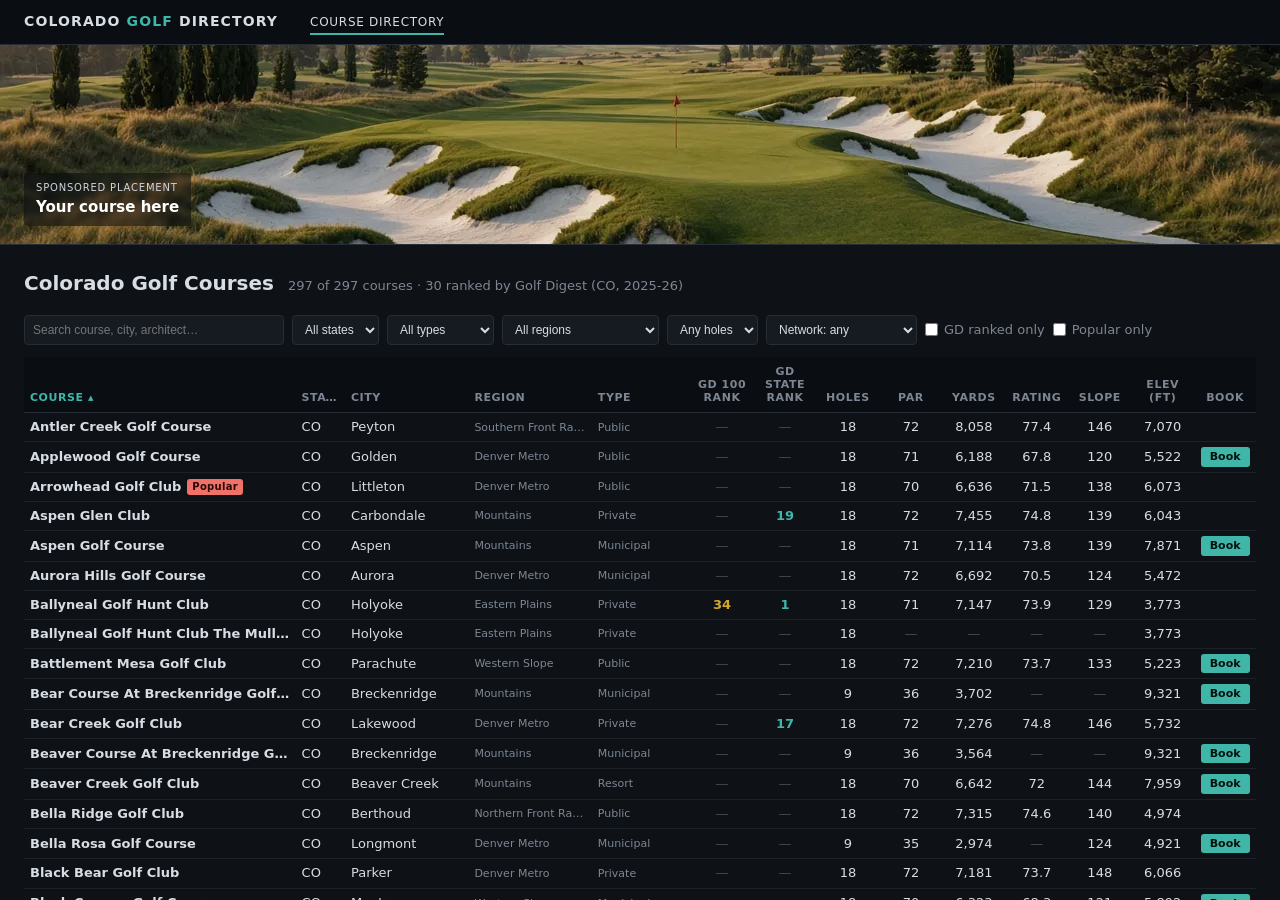
==== index.html @ 5ce404ce "Add Popular badge (online-buzz top 10 CO publicly playable) + filter" ====
<!doctype html><html lang="en"><head><meta charset="utf-8"><meta name="viewport" content="width=device-width,initial-scale=1">
<title>Colorado Golf Directory — every Colorado golf course, rated &amp; ranked data</title>
<meta name="description" content="Directory of Colorado golf courses: public, municipal, resort and private. Course rating, slope, yardage, elevation and Golf Digest rankings.">
<meta name="robots" content="noindex, nofollow">
<link rel="icon" href="favicon.svg" type="image/svg+xml"><link rel="stylesheet" href="style.css?v=38"></head><body>
<header><div class="brand">COLORADO <span>GOLF</span> DIRECTORY</div><nav><a class="on">Course Directory</a></nav></header>
<div id="banner" class="banner"></div>
<main>
<div class="titlebar"><h1>Colorado Golf Courses</h1><div class="sub" id="count"></div></div>
<div class="filters">
<input id="q" placeholder="Search course, city, architect…">
<select id="state"><option value="">All states</option></select>
<select id="type"><option value="">All types</option></select>
<select id="region"><option value="">All regions</option></select>
<select id="holes"><option value="">Any holes</option><option value="18">18</option><option value="9">9</option><option value="27">27+</option></select>
<select id="network" title="Private-club reciprocal networks"><option value="">Network: any</option><option value="*">Any network</option></select>
<label class="chk"><input type="checkbox" id="ranked"> GD ranked only</label>
<label class="chk"><input type="checkbox" id="popular"> Popular only</label>

</div>
<div class="tablewrap"><table id="t"><colgroup><col style="width:22%"><col style="width:4%"><col style="width:10%"><col style="width:10%"><col style="width:8%"><col class="eq"><col class="eq"><col class="eq"><col class="eq"><col class="eq"><col class="eq"><col class="eq"><col class="eq"><col class="bk"></colgroup><thead><tr>
<th data-k="name">Course</th><th data-k="state">State</th><th data-k="city">City</th><th data-k="region">Region</th><th data-k="type">Type</th>
<th data-k="gd100_rank" class="num" title="Golf Digest America's 100 Greatest Golf Courses">GD 100 Rank</th><th data-k="gd_state_rank" class="num" title="Golf Digest Best in State ranking (Colorado: 2025-26)">GD State Rank</th>
<th data-k="holes" class="num">Holes</th><th data-k="par" class="num">Par</th><th data-k="yardage" class="num">Yards</th>
<th data-k="rating" class="num">Rating</th><th data-k="slope" class="num">Slope</th>
<th data-k="elevation_ft" class="num">Elev (ft)</th><th class="num bkh">Book</th></tr></thead><tbody></tbody></table><p class="foot">Objective data only; blank = not verified. Photos: Wikimedia Commons contributors, credited under each image. Rankings: Golf Digest <a href="https://www.golfdigest.com/courses/guides/colorado-best-golf-courses-rankings" target="_blank">Best in State: Colorado (2025-26)</a> and <a href="https://www.golfdigest.com/story/americas-100-greatest-golf-courses-ranking" target="_blank">America's 100 Greatest (2025-26)</a>, cited with links. Course data: <a href="https://opengolfapi.org" target="_blank">OpenGolfAPI</a> (ODbL). "Book" links go to GolfNow (or TeeOff) and may become affiliate links. Elevation: Open-Meteo. Some city names from © <a href="https://www.openstreetmap.org/copyright" target="_blank">OpenStreetMap contributors</a> (Nominatim, at build time).</p></div>
</main><script src="data/courses.js?v=38"></script><script src="app.js?v=38"></script></body></html>
---- style.css ----
:root{--bg:#0e1116;--panel:#161b22;--line:#262d36;--txt:#d7dde4;--mut:#7d8793;--acc:#3fb6a8}
*{box-sizing:border-box}body{margin:0;background:var(--bg);color:var(--txt);font:13px/1.4 "Inter",system-ui,Segoe UI,Roboto,sans-serif}
header{display:flex;align-items:center;gap:32px;padding:12px 24px;border-bottom:1px solid var(--line);background:#0a0d11}
.brand{font-weight:800;letter-spacing:.08em;font-size:14px}.brand span{color:var(--acc)}
nav a{color:var(--mut);margin-right:18px;font-size:12px;text-transform:uppercase;letter-spacing:.06em;cursor:pointer}nav a.on{color:var(--txt);border-bottom:2px solid var(--acc);padding-bottom:4px}
main{max-width:1400px;margin:0 auto;padding:18px 24px}
.titlebar{display:flex;align-items:baseline;gap:14px}h1{font-size:20px;margin:6px 0}.sub{color:var(--mut)}
.filters{display:flex;flex-wrap:wrap;gap:8px;margin:12px 0}
.filters input,.filters select{background:var(--panel);color:var(--txt);border:1px solid var(--line);border-radius:4px;padding:6px 8px;font-size:12px}
#q{width:260px}.chk{color:var(--mut);display:flex;align-items:center;gap:4px}
table{width:100%;table-layout:fixed;border-collapse:collapse;font-variant-numeric:tabular-nums}
th{position:sticky;top:0;background:#0a0d11;color:var(--mut);font-weight:600;font-size:11px;text-transform:uppercase;letter-spacing:.05em;text-align:left;padding:8px 6px;border-bottom:1px solid var(--line);cursor:pointer;user-select:none;white-space:nowrap}
th.sorted{color:var(--acc)}th.sorted:after{content:" ▾"}th.sorted.asc:after{content:" ▴"}
td{padding:5px 6px;border-bottom:1px solid #1b2128;white-space:nowrap}
.num{text-align:right}tr.row{cursor:pointer}tr.row:hover td{background:#1a2029}tr.row.open td{background:#1c232c}
td.name{font-weight:600}td.name small{color:var(--mut);font-weight:400;margin-left:6px}

.na{color:#444c56}.tag{font-size:11px;color:var(--mut)}
.detail td{background:var(--panel);padding:14px 18px;white-space:normal}
.grid{display:grid;grid-template-columns:repeat(auto-fill,minmax(260px,1fr));gap:14px 28px}
.grid h4{margin:0 0 6px;font-size:11px;text-transform:uppercase;color:var(--acc);letter-spacing:.06em}
.kv{display:flex;justify-content:space-between;border-bottom:1px dotted #2a313a;padding:2px 0}.kv span:first-child{color:var(--mut)}
.tees{width:100%;font-size:12px}.tees td,.tees th{padding:2px 4px;border:0;position:static;background:none}
.detail a{color:var(--acc)}.summary{grid-column:1/-1;color:#c0c8d0}.foot{color:var(--mut);font-size:11px;margin-top:14px}

#methodology{margin-top:22px;padding:14px 18px;background:var(--panel);border:1px solid var(--line);border-radius:4px;color:#c0c8d0}#methodology h2{font-size:14px;margin:0 0 8px;color:var(--acc)}code{color:#e6c35c}

.gd100{display:inline-block;margin-left:6px;padding:1px 5px;border-radius:3px;background:#d4a72c;color:#1a1300;font-size:10px;font-weight:800;letter-spacing:.03em;vertical-align:1px}
.rk{font-weight:700;color:var(--acc)}.rk100{font-weight:700;color:#d4a72c}
#dform{display:flex;gap:6px;align-items:center}#dorigin{width:200px;background:#0e1116;color:var(--txt);border:1px solid var(--line);border-radius:4px;padding:7px 8px}
#dgo{background:var(--acc);color:#05110f;border:0;border-radius:4px;padding:7px 10px;font-weight:700;cursor:pointer}#dgo:disabled{opacity:.5}
.link{background:none;border:0;color:var(--acc);cursor:pointer;padding:8px 0;font-size:12px}
.dfrom{margin-left:auto}#dstatus{max-width:320px}
col.eq{width:5.1%}#t th.num,#t td.num{text-align:center}#t td.name{overflow:hidden;text-overflow:ellipsis}#t td,#t th{overflow:hidden;text-overflow:ellipsis}.foot a{color:var(--acc)}
#t th{white-space:normal;vertical-align:bottom;line-height:1.2}

.tablewrap{overflow-x:auto;-webkit-overflow-scrolling:touch}
#t{min-width:1100px}
@media (max-width:820px){header{gap:12px;padding:10px 14px;flex-wrap:wrap}main{padding:12px}
 .filters input,.filters select{flex:1 1 140px}#q{width:auto;flex:1 1 100%}.dfrom{margin-left:0;flex-wrap:wrap;width:100%}#dorigin{flex:1 1 160px}
 .grid{grid-template-columns:1fr}.titlebar{flex-wrap:wrap}}
col.bk{width:5%}.book{display:inline-block;padding:2px 9px;border-radius:3px;background:var(--acc);color:#05110f!important;font-weight:700;font-size:11px;text-decoration:none}.book:hover{filter:brightness(1.15)}.book.big{font-size:12px;padding:5px 12px}
.bk2{display:inline-flex;gap:3px}.bk2 .book{padding:2px 5px;font-size:10px}.bkrow{display:flex;gap:6px;flex-wrap:wrap;margin:2px 0 8px}
.kv span:last-child{text-align:right;margin-left:12px;overflow-wrap:anywhere;max-width:70%}.kv span:first-child{flex:none}

.banner{position:relative;height:200px;overflow:hidden;background:#0a0d11;border-bottom:1px solid var(--line)}
.banner img{width:100%;height:100%;object-fit:cover;object-position:center 70%;display:block;filter:saturate(.95) brightness(.92)}
.banner a{display:block;height:100%;color:inherit}
.bn-ov{position:absolute;left:24px;bottom:18px;display:flex;flex-direction:column;gap:2px;padding:8px 12px;background:rgba(10,13,17,.55);border-radius:4px;backdrop-filter:blur(2px)}
.bn-lbl{font-size:10px;text-transform:uppercase;letter-spacing:.08em;color:#cfd6de}.bn-txt{font-size:15px;font-weight:600;color:#fff}
.bn-cr{position:absolute;right:8px;bottom:5px;white-space:nowrap;font-size:10px;color:#dfe5ea;background:rgba(10,13,17,.5);padding:1px 6px;border-radius:3px}.bn-cr a{color:#dfe5ea;text-decoration:underline}
.tees th:nth-child(n+2),.tees td:nth-child(n+2){text-align:right}
.kv.stack{display:block}.kv.stack span{display:block}.kv.stack span:last-child{max-width:none;margin-left:0;text-align:right}
.kv span:first-child{flex:0 1 auto;white-space:normal}
.cphoto{margin:0}.cphoto img{width:100%;aspect-ratio:4/3;object-fit:cover;border-radius:4px;display:block;background:#1a2028}
.cphoto figcaption{font-size:10px;color:var(--mut);margin-top:4px}.cphoto figcaption a{color:var(--mut)}
@media (max-width:820px){.banner{height:120px}.bn-ov{left:12px;bottom:10px;padding:5px 8px}.bn-txt{font-size:13px}.bn-cr{font-size:9px}}
.kv .rk100{color:#d4a72c!important;font-weight:700}

.chk{white-space:nowrap;display:inline-flex;align-items:center;gap:6px}.chk input{margin:0;width:auto}
@media (max-width:820px){.bn-ov{left:8px;top:8px;bottom:auto;padding:3px 6px;gap:0}.bn-lbl{font-size:8px}.bn-txt{font-size:11px}.banner img{object-position:center 72%}}

/* Frozen top: header, banner, title and filters stay put; only the table area scrolls (desktop). */
html,body{height:100%}
body{display:flex;flex-direction:column;height:100vh;overflow:hidden}
header,.banner{flex:none}
main{flex:1 1 auto;min-height:0;display:flex;flex-direction:column;width:100%;box-sizing:border-box;padding-bottom:0}
.titlebar,.filters{flex:none}
.tablewrap{flex:1 1 auto;min-height:0;overflow:auto;overscroll-behavior:contain}
#t thead th{position:sticky;top:0;z-index:3;background:#0a0d11}
.tablewrap .foot{position:sticky;left:0;padding-bottom:16px}
/* Mobile / short screens: normal page scroll; table box gets its own scroll so headers stick and stay aligned horizontally. */
@media (max-width:820px),(max-height:620px){
 body{display:block;height:auto;overflow:visible}main{display:block}
 .tablewrap{max-height:calc(100vh - 56px);max-height:calc(100dvh - 56px)}
}

/* Detail panel: fixed 4-column layout; photo sits in a reserved bottom-right slot so nothing shifts. */
.detail .grid{grid-template-columns:repeat(4,minmax(0,1fr))}
.detail .grid>.phslot{grid-column:4;grid-row:2;align-self:end}
.cphoto{max-width:300px;margin-left:auto}
@media (max-width:820px){.detail .grid{grid-template-columns:1fr}.detail .grid>.phslot{grid-column:auto;grid-row:auto}.cphoto{max-width:none;margin:0}}
/* Tees: wider section, tee names on one line */
.detail .grid{grid-template-columns:minmax(0,1fr) minmax(0,1fr) minmax(0,1fr) minmax(0,1.3fr)}
#t .tees td,#t .tees th{overflow:visible;text-overflow:clip;white-space:nowrap}
#t .tees td:first-child{width:auto}
@media (max-width:820px){.detail .grid{grid-template-columns:1fr}}
#t .tees td:first-child,#t .tees th:first-child{padding-right:14px}
#t .tees td:nth-child(n+2),#t .tees th:nth-child(n+2){padding-left:12px}
#t .tees{table-layout:auto}
/* Modern slim scrollbars (dark) */
/* Firefox (Chrome 121+ would ignore ::-webkit-scrollbar if these were set, so scope them) */
@supports not selector(::-webkit-scrollbar){html,*{scrollbar-width:thin;scrollbar-color:#3a434e transparent}*:hover{scrollbar-color:#56616d transparent}}
::-webkit-scrollbar{width:8px;height:8px}
::-webkit-scrollbar-track{background:transparent}
::-webkit-scrollbar-corner{background:transparent}
::-webkit-scrollbar-thumb{background:#3a434e;border-radius:8px;border:2px solid transparent;background-clip:padding-box}
::-webkit-scrollbar-thumb:hover{background:#4d8f88;background-clip:padding-box;border:1px solid transparent}
::-webkit-scrollbar-thumb:active{background:var(--acc);background-clip:padding-box}

.pop{display:inline-block;margin-left:6px;padding:1px 5px;border-radius:3px;background:#f07167;color:#2a0806;font-size:10px;font-weight:800;letter-spacing:.03em;vertical-align:1px}
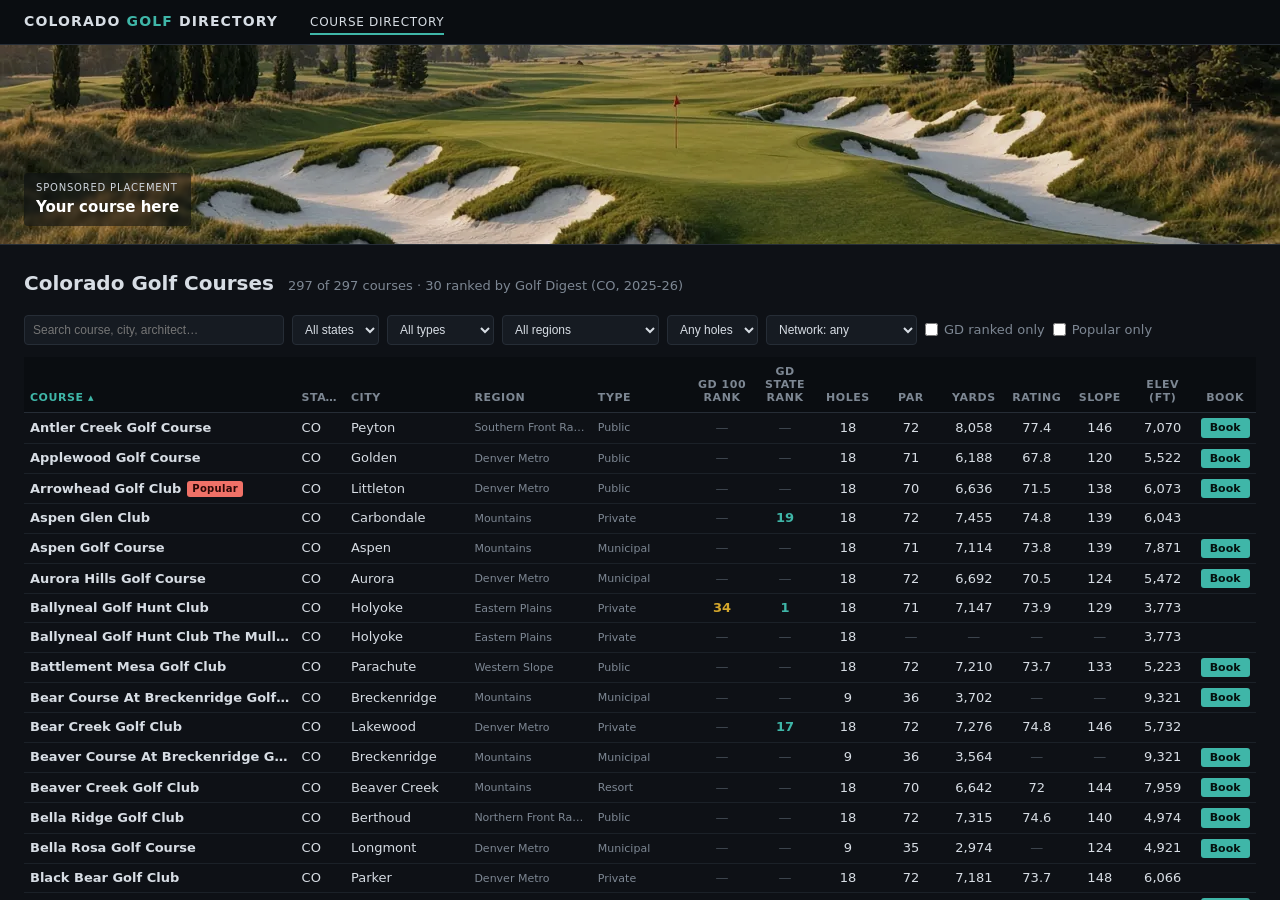
==== commit b715d198: "Course-site Book links (69), Vail closed-season status, Popular: drop Vail, add Red Hawk Ridge" ====
--- a/index.html
+++ b/index.html
@@ -2,7 +2,7 @@
 <title>Colorado Golf Directory — every Colorado golf course, rated &amp; ranked data</title>
 <meta name="description" content="Directory of Colorado golf courses: public, municipal, resort and private. Course rating, slope, yardage, elevation and Golf Digest rankings.">
 <meta name="robots" content="noindex, nofollow">
-<link rel="icon" href="favicon.svg" type="image/svg+xml"><link rel="stylesheet" href="style.css?v=38"></head><body>
+<link rel="icon" href="favicon.svg" type="image/svg+xml"><link rel="stylesheet" href="style.css?v=40"></head><body>
 <header><div class="brand">COLORADO <span>GOLF</span> DIRECTORY</div><nav><a class="on">Course Directory</a></nav></header>
 <div id="banner" class="banner"></div>
 <main>
@@ -24,4 +24,4 @@
 <th data-k="holes" class="num">Holes</th><th data-k="par" class="num">Par</th><th data-k="yardage" class="num">Yards</th>
 <th data-k="rating" class="num">Rating</th><th data-k="slope" class="num">Slope</th>
 <th data-k="elevation_ft" class="num">Elev (ft)</th><th class="num bkh">Book</th></tr></thead><tbody></tbody></table><p class="foot">Objective data only; blank = not verified. Photos: Wikimedia Commons contributors, credited under each image. Rankings: Golf Digest <a href="https://www.golfdigest.com/courses/guides/colorado-best-golf-courses-rankings" target="_blank">Best in State: Colorado (2025-26)</a> and <a href="https://www.golfdigest.com/story/americas-100-greatest-golf-courses-ranking" target="_blank">America's 100 Greatest (2025-26)</a>, cited with links. Course data: <a href="https://opengolfapi.org" target="_blank">OpenGolfAPI</a> (ODbL). "Book" links go to GolfNow (or TeeOff) and may become affiliate links. Elevation: Open-Meteo. Some city names from © <a href="https://www.openstreetmap.org/copyright" target="_blank">OpenStreetMap contributors</a> (Nominatim, at build time).</p></div>
-</main><script src="data/courses.js?v=38"></script><script src="app.js?v=38"></script></body></html>
+</main><script src="data/courses.js?v=40"></script><script src="app.js?v=40"></script></body></html>
--- a/style.css
+++ b/style.css
@@ -99,3 +99,5 @@
 ::-webkit-scrollbar-thumb:active{background:var(--acc);background-clip:padding-box}
 
 .pop{display:inline-block;margin-left:6px;padding:1px 5px;border-radius:3px;background:#f07167;color:#2a0806;font-size:10px;font-weight:800;letter-spacing:.03em;vertical-align:1px}
+#t td.name .nm{display:inline-block;max-width:calc(100% - 62px);overflow:hidden;text-overflow:ellipsis;white-space:nowrap;vertical-align:bottom}
+.closed{color:#f07167;font-weight:700}
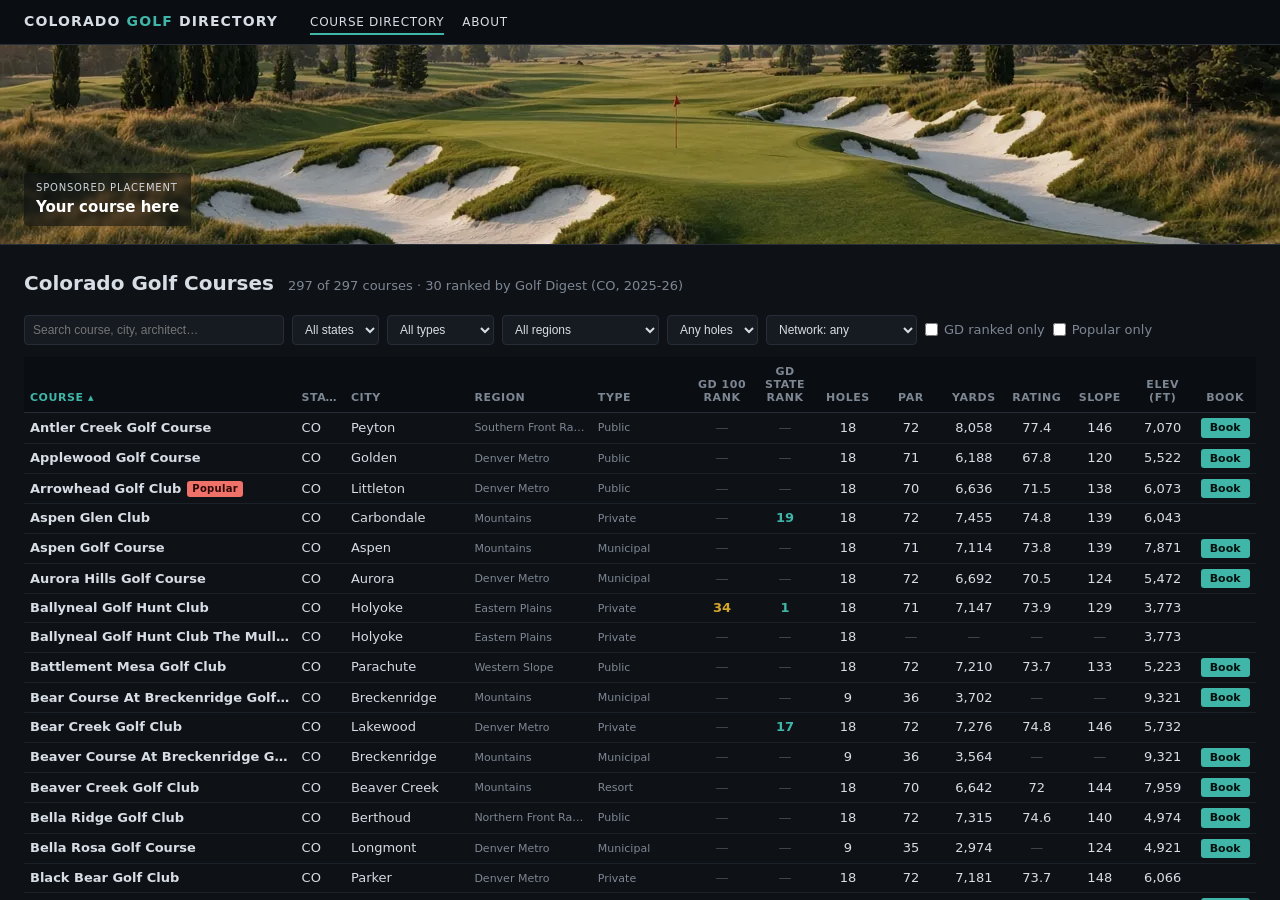
==== commit 4d596e57: "Add About, Privacy Policy, Affiliate Disclosure pages; footer + Book disclosure" ====
--- a/index.html
+++ b/index.html
@@ -2,8 +2,8 @@
 <title>Colorado Golf Directory — every Colorado golf course, rated &amp; ranked data</title>
 <meta name="description" content="Directory of Colorado golf courses: public, municipal, resort and private. Course rating, slope, yardage, elevation and Golf Digest rankings.">
 <meta name="robots" content="noindex, nofollow">
-<link rel="icon" href="favicon.svg" type="image/svg+xml"><link rel="stylesheet" href="style.css?v=40"></head><body>
-<header><div class="brand">COLORADO <span>GOLF</span> DIRECTORY</div><nav><a class="on">Course Directory</a></nav></header>
+<link rel="icon" href="favicon.svg" type="image/svg+xml"><link rel="stylesheet" href="style.css?v=42"></head><body>
+<header><div class="brand">COLORADO <span>GOLF</span> DIRECTORY</div><nav><a class="on" href="./">Course Directory</a><a href="about.html">About</a></nav></header>
 <div id="banner" class="banner"></div>
 <main>
 <div class="titlebar"><h1>Colorado Golf Courses</h1><div class="sub" id="count"></div></div>
@@ -23,5 +23,5 @@
 <th data-k="gd100_rank" class="num" title="Golf Digest America's 100 Greatest Golf Courses">GD 100 Rank</th><th data-k="gd_state_rank" class="num" title="Golf Digest Best in State ranking (Colorado: 2025-26)">GD State Rank</th>
 <th data-k="holes" class="num">Holes</th><th data-k="par" class="num">Par</th><th data-k="yardage" class="num">Yards</th>
 <th data-k="rating" class="num">Rating</th><th data-k="slope" class="num">Slope</th>
-<th data-k="elevation_ft" class="num">Elev (ft)</th><th class="num bkh">Book</th></tr></thead><tbody></tbody></table><p class="foot">Objective data only; blank = not verified. Photos: Wikimedia Commons contributors, credited under each image. Rankings: Golf Digest <a href="https://www.golfdigest.com/courses/guides/colorado-best-golf-courses-rankings" target="_blank">Best in State: Colorado (2025-26)</a> and <a href="https://www.golfdigest.com/story/americas-100-greatest-golf-courses-ranking" target="_blank">America's 100 Greatest (2025-26)</a>, cited with links. Course data: <a href="https://opengolfapi.org" target="_blank">OpenGolfAPI</a> (ODbL). "Book" links go to GolfNow (or TeeOff) and may become affiliate links. Elevation: Open-Meteo. Some city names from © <a href="https://www.openstreetmap.org/copyright" target="_blank">OpenStreetMap contributors</a> (Nominatim, at build time).</p></div>
-</main><script src="data/courses.js?v=40"></script><script src="app.js?v=40"></script></body></html>
+<th data-k="elevation_ft" class="num">Elev (ft)</th><th class="num bkh">Book</th></tr></thead><tbody></tbody></table><p class="foot">Objective data only; blank = not verified. Photos: Wikimedia Commons contributors, credited under each image. Rankings: Golf Digest <a href="https://www.golfdigest.com/courses/guides/colorado-best-golf-courses-rankings" target="_blank">Best in State: Colorado (2025-26)</a> and <a href="https://www.golfdigest.com/story/americas-100-greatest-golf-courses-ranking" target="_blank">America's 100 Greatest (2025-26)</a>, cited with links. Course data: <a href="https://opengolfapi.org" target="_blank">OpenGolfAPI</a> (ODbL). <b>Disclosure:</b> "Book" links go to GolfNow (or TeeOff) and may earn us a commission at no extra cost to you; otherwise they go to the course's own tee-time page. The sponsor banner is paid placement. Rankings and the Popular badge are never influenced by payment. <a href="affiliate-disclosure.html">Details</a>. Elevation: Open-Meteo. Some city names from © <a href="https://www.openstreetmap.org/copyright" target="_blank">OpenStreetMap contributors</a> (Nominatim, at build time).</p><div class="sitefoot"><a href="about.html">About</a><a href="privacy.html">Privacy Policy</a><a href="affiliate-disclosure.html">Affiliate Disclosure</a><span>Contact: <a data-email href="#"></a></span></div></div>
+</main><script src="site-config.js?v=42"></script><script src="data/courses.js?v=42"></script><script src="app.js?v=42"></script></body></html>
--- a/style.css
+++ b/style.css
@@ -101,3 +101,13 @@
 .pop{display:inline-block;margin-left:6px;padding:1px 5px;border-radius:3px;background:#f07167;color:#2a0806;font-size:10px;font-weight:800;letter-spacing:.03em;vertical-align:1px}
 #t td.name .nm{display:inline-block;max-width:calc(100% - 62px);overflow:hidden;text-overflow:ellipsis;white-space:nowrap;vertical-align:bottom}
 .closed{color:#f07167;font-weight:700}
+
+/* Static info pages (about / privacy / disclosure) */
+body.doc{display:block;height:auto;overflow:visible}
+body.doc main{display:block;max-width:820px;padding:24px 24px 48px}
+.doc h1{font-size:22px;margin:4px 0 4px}.doc h2{font-size:15px;color:var(--acc);margin:26px 0 8px;border-bottom:1px solid var(--line);padding-bottom:4px}
+.doc p,.doc li{font-size:14px;line-height:1.6;color:#c0c8d0}.doc a{color:var(--acc)}.doc .upd{color:var(--mut);font-size:12px}
+.doc table{border-collapse:collapse;font-size:13px;margin:8px 0}.doc td,.doc th{border:1px solid var(--line);padding:6px 10px;text-align:left;vertical-align:top}.doc th{background:var(--panel)}
+.ph{color:#d4a72c;font-size:12px}
+.sitefoot{display:flex;flex-wrap:wrap;gap:16px;color:var(--mut);font-size:12px;padding:10px 0}.sitefoot a{color:var(--acc)}
+header nav a{text-decoration:none;color:inherit}
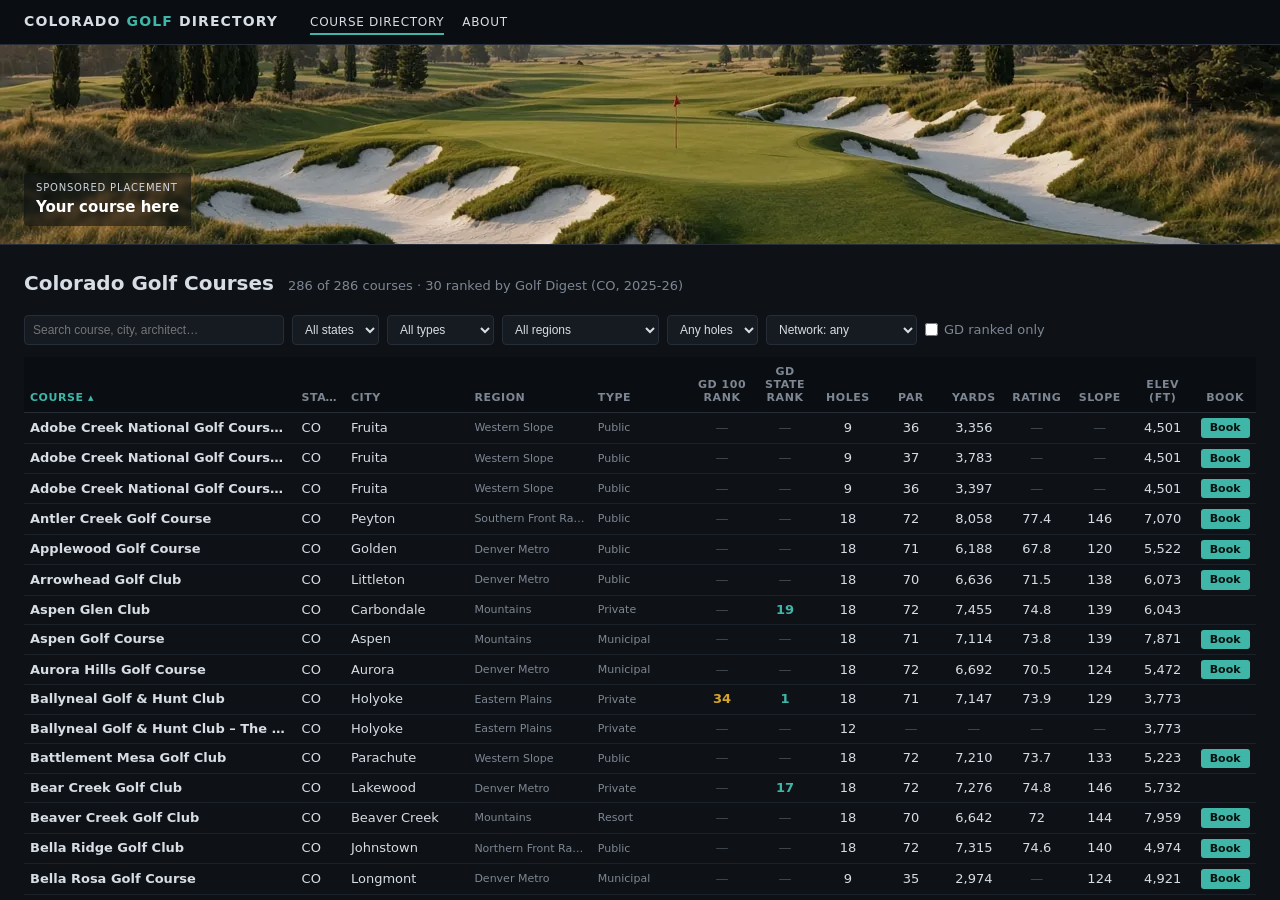
==== commit 7bd7be39: "Data audit: sourced name/field corrections, removed duplicate/closed/out-of-state listings, tourname" ====
--- a/index.html
+++ b/index.html
@@ -2,7 +2,7 @@
 <title>Colorado Golf Directory — every Colorado golf course, rated &amp; ranked data</title>
 <meta name="description" content="Directory of Colorado golf courses: public, municipal, resort and private. Course rating, slope, yardage, elevation and Golf Digest rankings.">
 <meta name="robots" content="noindex, nofollow">
-<link rel="icon" href="favicon.svg" type="image/svg+xml"><link rel="stylesheet" href="style.css?v=42"></head><body>
+<link rel="icon" href="favicon.svg" type="image/svg+xml"><link rel="stylesheet" href="style.css?v=43"></head><body>
 <header><div class="brand">COLORADO <span>GOLF</span> DIRECTORY</div><nav><a class="on" href="./">Course Directory</a><a href="about.html">About</a></nav></header>
 <div id="banner" class="banner"></div>
 <main>
@@ -15,7 +15,7 @@
 <select id="holes"><option value="">Any holes</option><option value="18">18</option><option value="9">9</option><option value="27">27+</option></select>
 <select id="network" title="Private-club reciprocal networks"><option value="">Network: any</option><option value="*">Any network</option></select>
 <label class="chk"><input type="checkbox" id="ranked"> GD ranked only</label>
-<label class="chk"><input type="checkbox" id="popular"> Popular only</label>
+
 
 </div>
 <div class="tablewrap"><table id="t"><colgroup><col style="width:22%"><col style="width:4%"><col style="width:10%"><col style="width:10%"><col style="width:8%"><col class="eq"><col class="eq"><col class="eq"><col class="eq"><col class="eq"><col class="eq"><col class="eq"><col class="eq"><col class="bk"></colgroup><thead><tr>
@@ -23,5 +23,5 @@
 <th data-k="gd100_rank" class="num" title="Golf Digest America's 100 Greatest Golf Courses">GD 100 Rank</th><th data-k="gd_state_rank" class="num" title="Golf Digest Best in State ranking (Colorado: 2025-26)">GD State Rank</th>
 <th data-k="holes" class="num">Holes</th><th data-k="par" class="num">Par</th><th data-k="yardage" class="num">Yards</th>
 <th data-k="rating" class="num">Rating</th><th data-k="slope" class="num">Slope</th>
-<th data-k="elevation_ft" class="num">Elev (ft)</th><th class="num bkh">Book</th></tr></thead><tbody></tbody></table><p class="foot">Objective data only; blank = not verified. Photos: Wikimedia Commons contributors, credited under each image. Rankings: Golf Digest <a href="https://www.golfdigest.com/courses/guides/colorado-best-golf-courses-rankings" target="_blank">Best in State: Colorado (2025-26)</a> and <a href="https://www.golfdigest.com/story/americas-100-greatest-golf-courses-ranking" target="_blank">America's 100 Greatest (2025-26)</a>, cited with links. Course data: <a href="https://opengolfapi.org" target="_blank">OpenGolfAPI</a> (ODbL). <b>Disclosure:</b> "Book" links go to GolfNow (or TeeOff) and may earn us a commission at no extra cost to you; otherwise they go to the course's own tee-time page. The sponsor banner is paid placement. Rankings and the Popular badge are never influenced by payment. <a href="affiliate-disclosure.html">Details</a>. Elevation: Open-Meteo. Some city names from © <a href="https://www.openstreetmap.org/copyright" target="_blank">OpenStreetMap contributors</a> (Nominatim, at build time).</p><div class="sitefoot"><a href="about.html">About</a><a href="privacy.html">Privacy Policy</a><a href="affiliate-disclosure.html">Affiliate Disclosure</a><span>Contact: <a data-email href="#"></a></span></div></div>
-</main><script src="site-config.js?v=42"></script><script src="data/courses.js?v=42"></script><script src="app.js?v=42"></script></body></html>
+<th data-k="elevation_ft" class="num">Elev (ft)</th><th class="num bkh">Book</th></tr></thead><tbody></tbody></table><p class="foot">Objective data only; blank = not verified. Photos: Wikimedia Commons contributors, credited under each image. Rankings: Golf Digest <a href="https://www.golfdigest.com/courses/guides/colorado-best-golf-courses-rankings" target="_blank">Best in State: Colorado (2025-26)</a> and <a href="https://www.golfdigest.com/story/americas-100-greatest-golf-courses-ranking" target="_blank">America's 100 Greatest (2025-26)</a>, cited with links. Course data: <a href="https://opengolfapi.org" target="_blank">OpenGolfAPI</a> (ODbL). <b>Disclosure:</b> "Book" links go to GolfNow (or TeeOff) and may earn us a commission at no extra cost to you; otherwise they go to the course's own tee-time page. The sponsor banner is paid placement. Rankings and tournament history are never influenced by payment. Tournament history: Wikipedia, USGA host records and tour records, cited per entry. <a href="affiliate-disclosure.html">Details</a>. Elevation: Open-Meteo. Some city names from © <a href="https://www.openstreetmap.org/copyright" target="_blank">OpenStreetMap contributors</a> (Nominatim, at build time).</p><div class="sitefoot"><a href="about.html">About</a><a href="privacy.html">Privacy Policy</a><a href="affiliate-disclosure.html">Affiliate Disclosure</a><span>Contact: <a data-email href="#"></a></span></div></div>
+</main><script src="site-config.js?v=43"></script><script src="data/courses.js?v=43"></script><script src="app.js?v=43"></script></body></html>
--- a/style.css
+++ b/style.css
@@ -111,3 +111,5 @@
 .ph{color:#d4a72c;font-size:12px}
 .sitefoot{display:flex;flex-wrap:wrap;gap:16px;color:var(--mut);font-size:12px;padding:10px 0}.sitefoot a{color:var(--acc)}
 header nav a{text-decoration:none;color:inherit}
+
+.tev{padding:5px 0;border-bottom:1px dashed rgba(255,255,255,.08)}.tname{font-size:13px}.tname b{font-weight:600}.tmaj{display:inline-block;margin-left:6px;padding:0 5px;border-radius:3px;background:#d4a72c;color:#1a1300;font-size:10px;font-weight:800;vertical-align:1px}.tmeta{display:flex;justify-content:space-between;gap:8px;font-size:12px;margin-top:1px}.tyrs{text-align:right}.tsch{opacity:.7;font-size:11px}.tnote{border-bottom:1px dotted currentColor;cursor:help}
